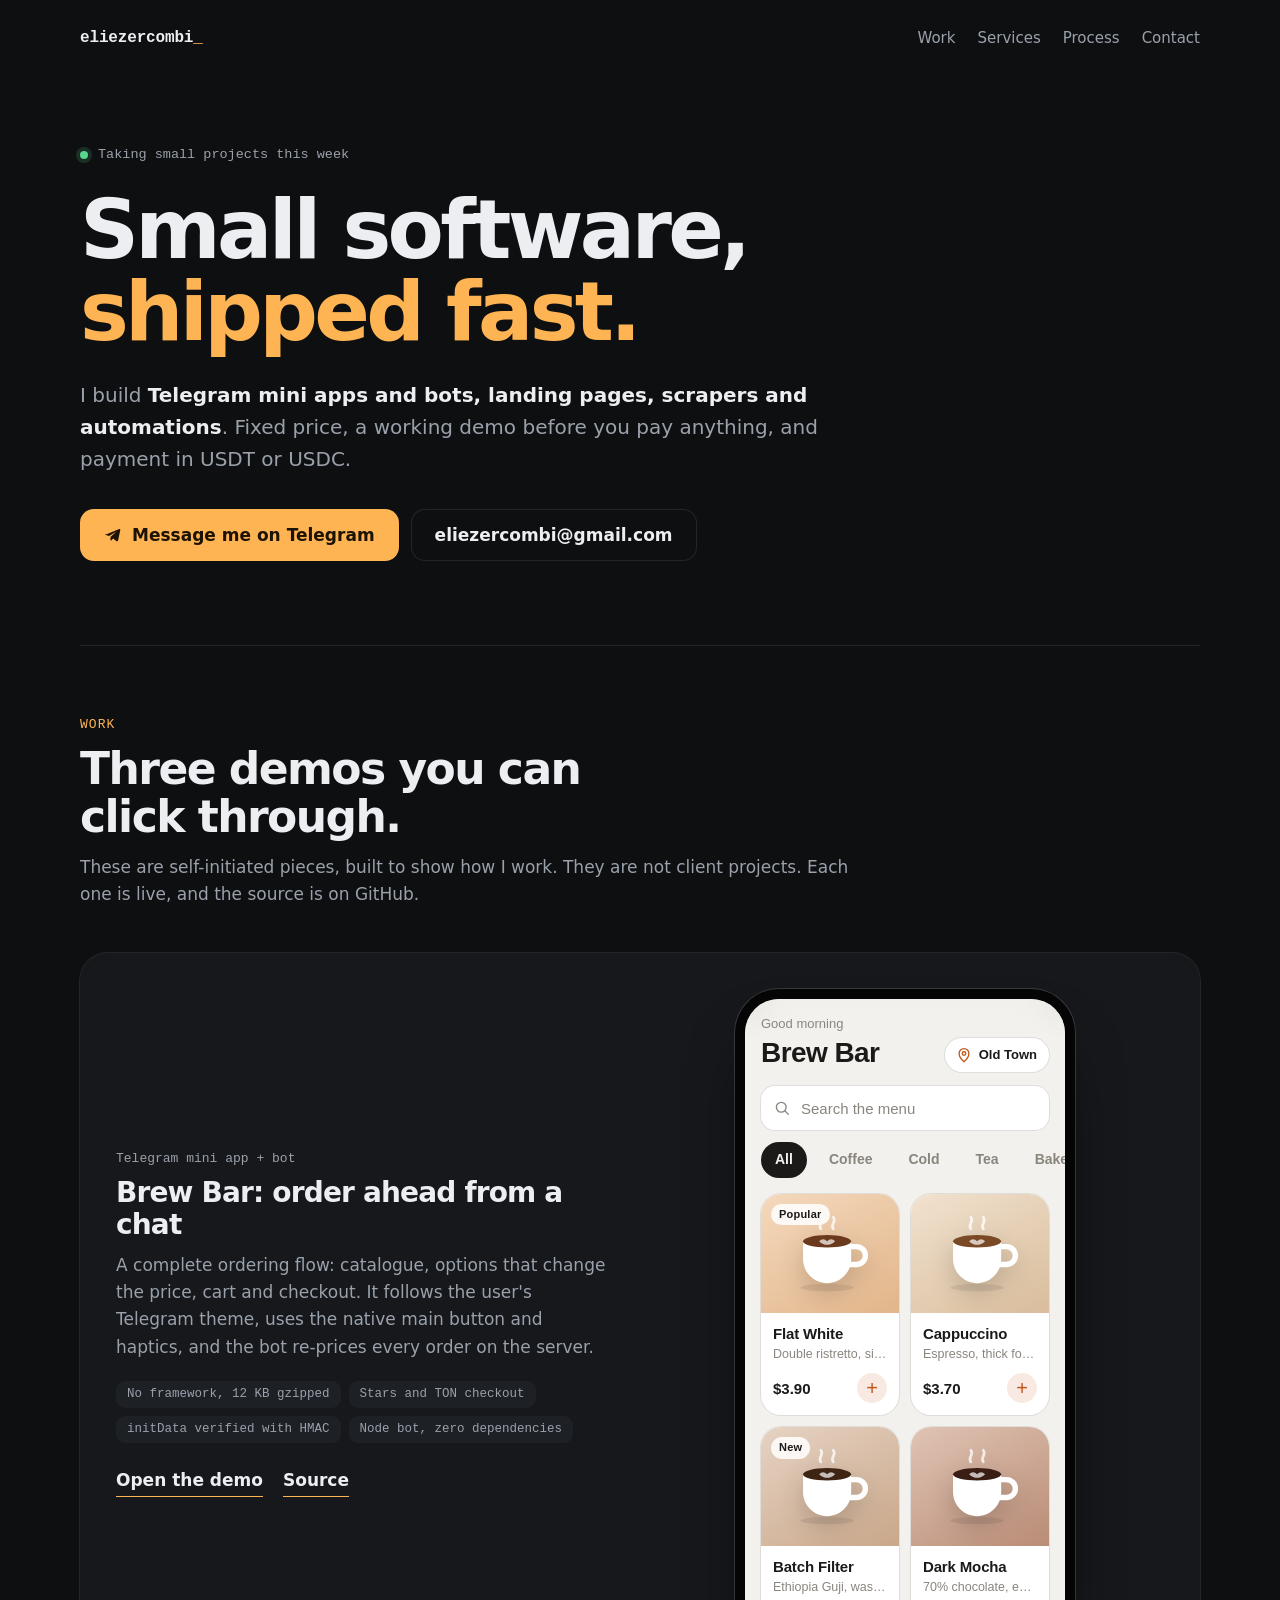
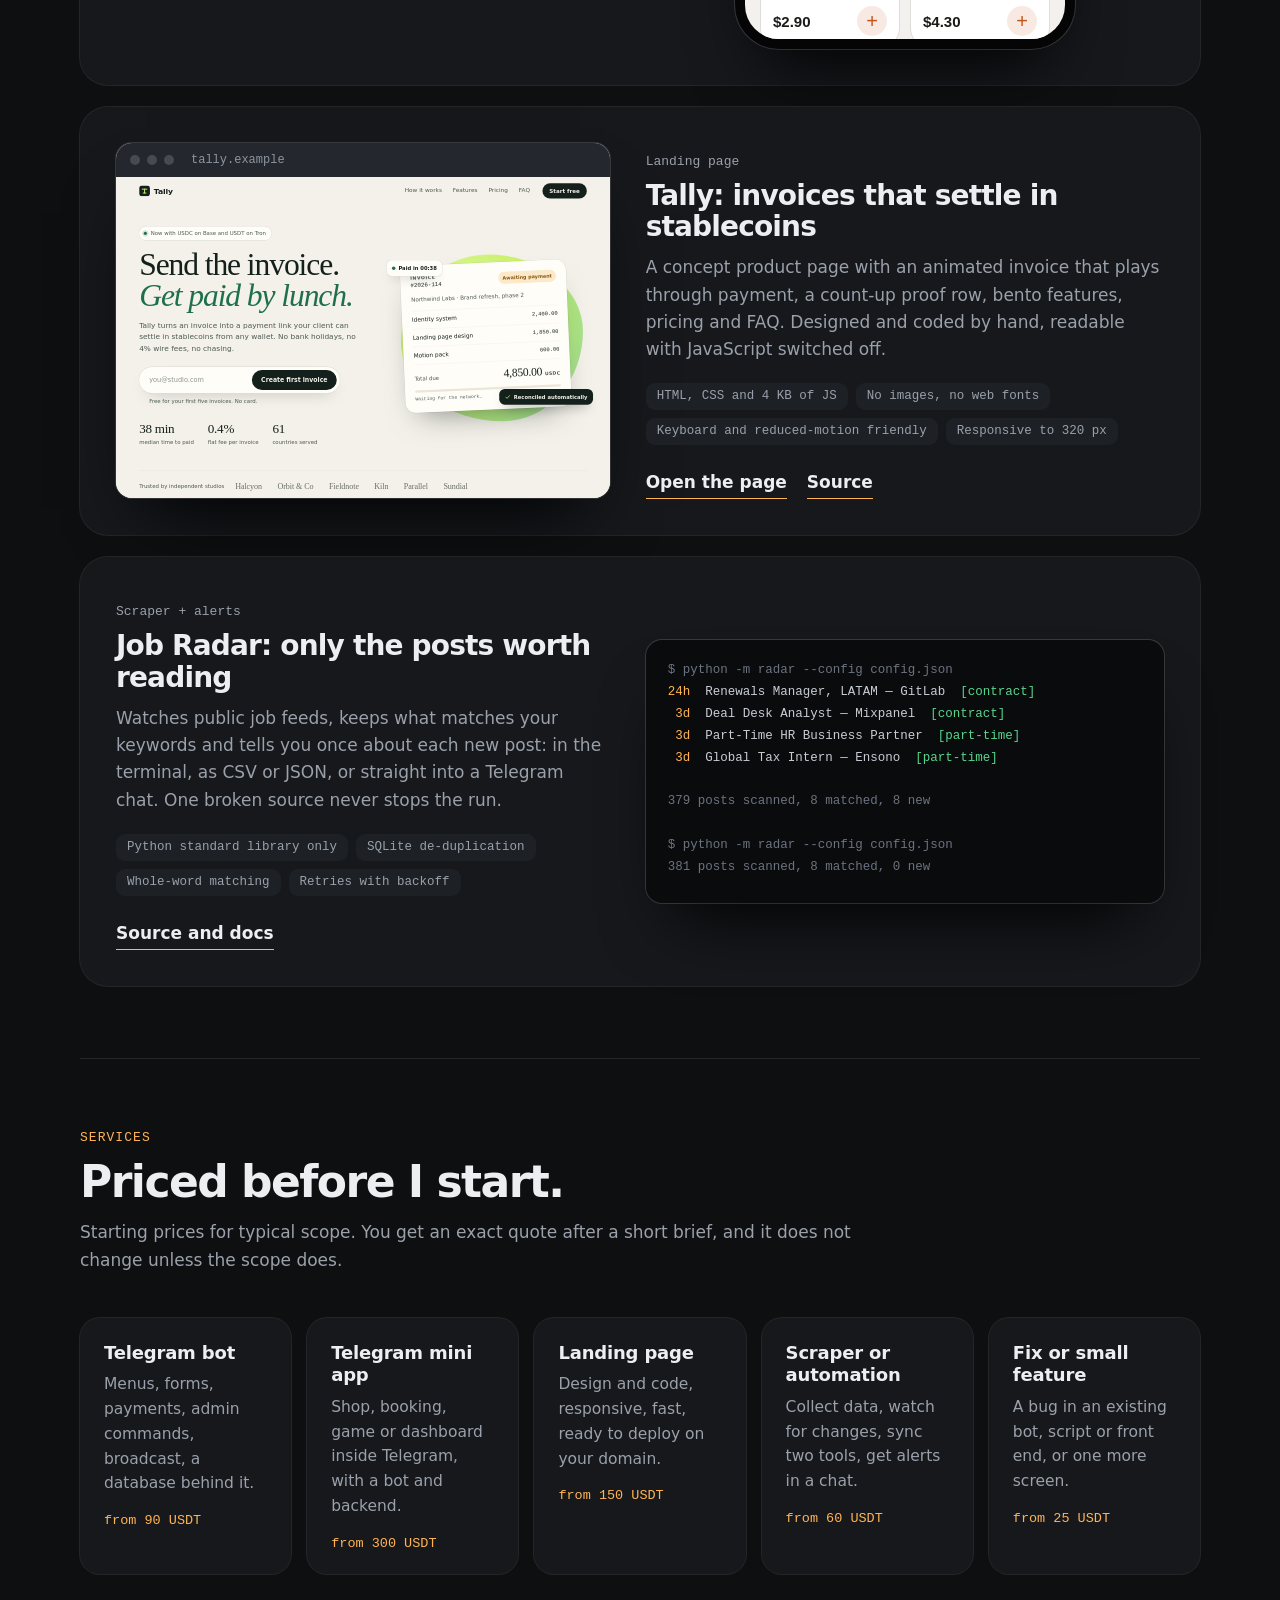
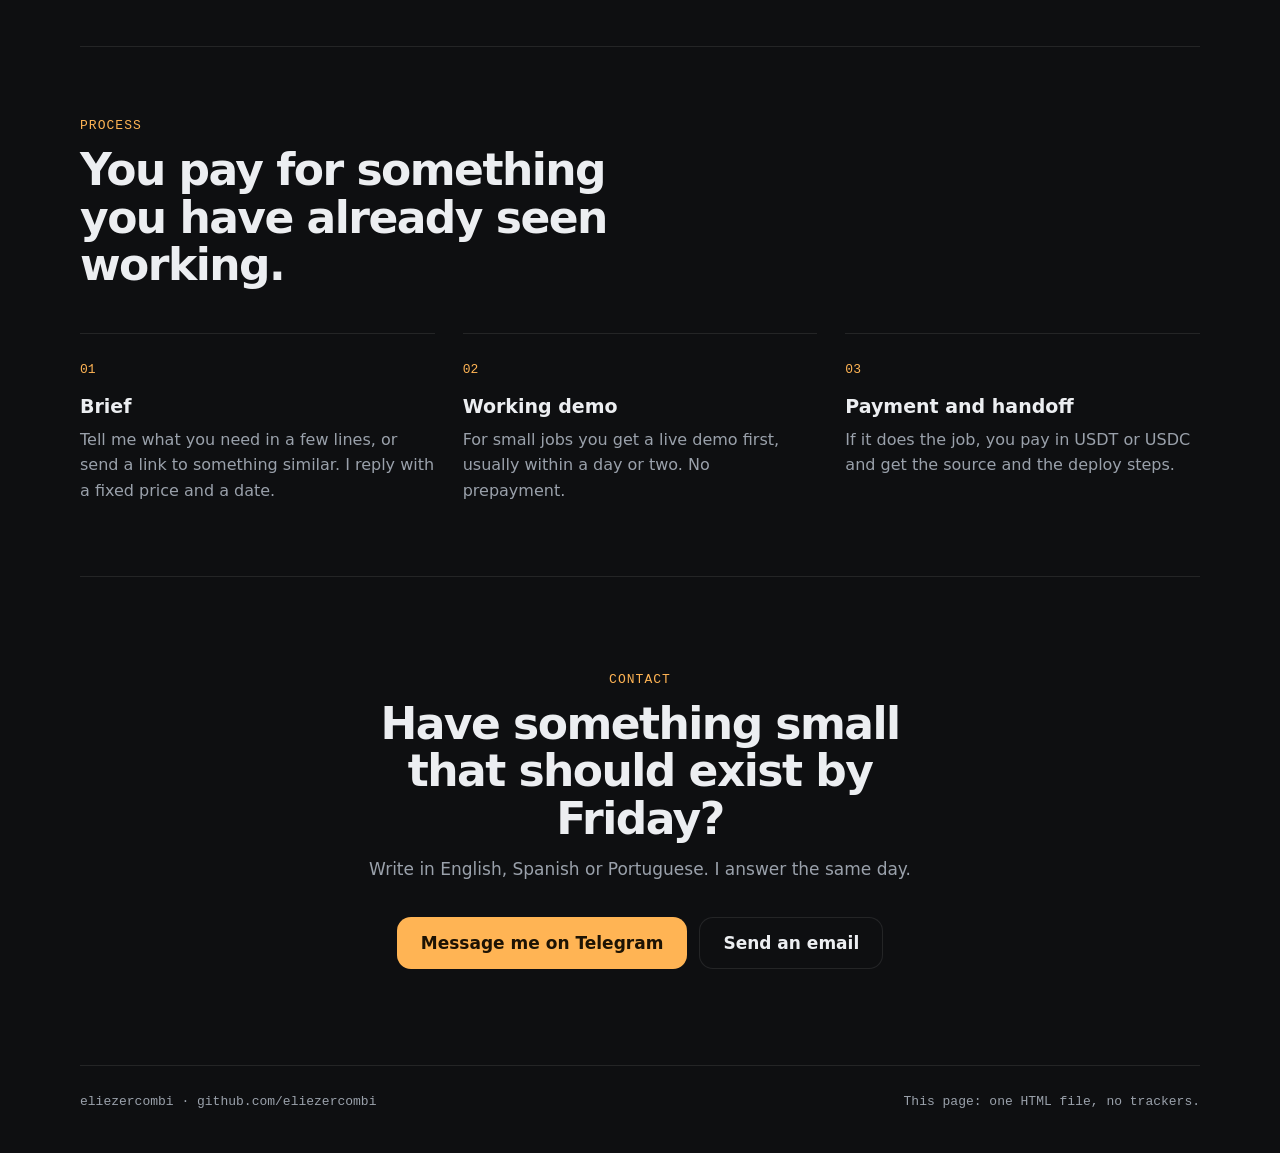
==== index.html @ 10a6c235 "Portfolio page with live demos" ====
<!doctype html>
<html lang="en">
<head>
  <meta charset="utf-8">
  <meta name="viewport" content="width=device-width, initial-scale=1">
  <title>eliezercombi — Telegram mini apps, bots and landing pages</title>
  <meta name="description" content="Small software, shipped fast: Telegram mini apps and bots, landing pages, scrapers and automation. Fixed price, working demo before payment, USDT or USDC.">
  <meta name="theme-color" content="#0e0f11">
  <style>
    :root {
      --bg: #0e0f11; --panel: #16181c; --panel-2: #1d2025; --line: rgb(255 255 255 / .09);
      --text: #eceef1; --dim: #9aa1ab; --accent: #ffb454; --accent-ink: #1d1304;
      --mono: ui-monospace, "SF Mono", "Cascadia Mono", Menlo, Consolas, monospace;
      --sans: ui-sans-serif, system-ui, -apple-system, "Segoe UI", Roboto, "Helvetica Neue", Arial, sans-serif;
      --ease: cubic-bezier(.2, .7, .2, 1);
    }
    * { box-sizing: border-box; }
    html { scroll-behavior: smooth; -webkit-text-size-adjust: 100%; }
    body { margin: 0; background: var(--bg); color: var(--text); font: 400 17px/1.6 var(--sans); -webkit-font-smoothing: antialiased; }
    a { color: inherit; }
    h1, h2, h3, p, ul, ol { margin: 0; }
    ul, ol { padding: 0; list-style: none; }
    .wrap { width: min(1120px, 100% - 44px); margin-inline: auto; }
    :focus-visible { outline: 2px solid var(--accent); outline-offset: 3px; border-radius: 6px; }

    header { display: flex; align-items: center; justify-content: space-between; padding: 26px 0; }
    .mark { font: 600 16px/1 var(--mono); letter-spacing: -.01em; text-decoration: none; }
    .mark i { color: var(--accent); font-style: normal; }
    .top-links { display: flex; gap: 22px; font-size: 15px; color: var(--dim); }
    .top-links a { text-decoration: none; transition: color .2s; }
    .top-links a:hover { color: var(--text); }

    .hero { padding: 64px 0 84px; }
    .avail { display: inline-flex; align-items: center; gap: 10px; font: 500 13.5px/1 var(--mono); color: var(--dim); }
    .avail b { width: 8px; height: 8px; border-radius: 50%; background: #58d68d; box-shadow: 0 0 0 4px rgb(88 214 141 / .16); }
    h1 { margin-top: 22px; max-width: 15ch; font: 650 clamp(40px, 6.6vw, 82px)/1 var(--sans); letter-spacing: -.045em; }
    h1 span { color: var(--accent); }
    .lede { margin-top: 26px; max-width: 40em; font-size: clamp(17px, 1.6vw, 20px); color: var(--dim); }
    .lede strong { color: var(--text); font-weight: 550; }
    .actions { display: flex; flex-wrap: wrap; gap: 12px; margin-top: 34px; }
    .btn { display: inline-flex; align-items: center; gap: 10px; height: 52px; padding: 0 24px; border-radius: 14px; font-weight: 650; text-decoration: none; transition: transform .2s var(--ease), background .2s, box-shadow .2s; }
    .btn:hover { transform: translateY(-2px); }
    .btn--main { background: var(--accent); color: var(--accent-ink); }
    .btn--main:hover { box-shadow: 0 14px 30px -14px var(--accent); }
    .btn--ghost { box-shadow: inset 0 0 0 1px var(--line); }
    .btn--ghost:hover { background: var(--panel); }
    .btn svg { width: 18px; height: 18px; fill: currentColor; }

    section { padding: 72px 0; border-top: 1px solid var(--line); }
    .label { font: 500 13px/1 var(--mono); letter-spacing: .08em; text-transform: uppercase; color: var(--accent); }
    h2 { margin-top: 14px; max-width: 20ch; font: 650 clamp(28px, 3.6vw, 44px)/1.08 var(--sans); letter-spacing: -.035em; }
    .note { margin-top: 14px; max-width: 46em; color: var(--dim); }

    .work { display: grid; gap: 22px; margin-top: 44px; }
    .case { display: grid; grid-template-columns: minmax(0, 1fr) minmax(0, 1.05fr); gap: 36px; align-items: center; padding: 36px; border-radius: 28px; background: var(--panel); box-shadow: 0 0 0 1px var(--line); }
    .case:nth-child(even) .case__show { order: -1; }
    .case__kind { font: 500 13px/1 var(--mono); color: var(--dim); }
    .case h3 { margin-top: 12px; font: 650 28px/1.12 var(--sans); letter-spacing: -.03em; }
    .case p { margin-top: 12px; color: var(--dim); }
    .facts { display: flex; flex-wrap: wrap; gap: 8px; margin-top: 20px; }
    .facts li { padding: 6px 11px; border-radius: 9px; background: var(--panel-2); font: 500 12.5px/1.2 var(--mono); color: var(--dim); }
    .links { display: flex; flex-wrap: wrap; gap: 20px; margin-top: 24px; font-weight: 600; }
    .links a { text-decoration: none; border-bottom: 1.5px solid var(--accent); padding-bottom: 2px; transition: color .2s; }
    .links a:hover { color: var(--accent); }
    .case__show { display: grid; place-items: center; min-width: 0; }

    .phone { width: 340px; max-width: 100%; padding: 10px; border-radius: 44px; background: #050506; box-shadow: 0 0 0 1px rgb(255 255 255 / .14), 0 40px 70px -30px #000; }
    .phone iframe { display: block; width: 100%; height: 640px; border: 0; border-radius: 34px; background: #131211; }

    .browser { width: 100%; border-radius: 16px; overflow: hidden; background: #f4f1ea; box-shadow: 0 0 0 1px rgb(255 255 255 / .14), 0 40px 70px -30px #000; }
    .browser__bar { display: flex; align-items: center; gap: 7px; height: 34px; padding: 0 14px; background: #24272d; }
    .browser__bar i { width: 10px; height: 10px; border-radius: 50%; background: #454a53; }
    .browser__bar span { margin-left: 10px; font: 500 12px/1 var(--mono); color: #8d95a1; }
    .browser__view { position: relative; aspect-ratio: 16 / 10.4; overflow: hidden; }
    .browser__view iframe { position: absolute; left: 0; top: 0; width: 1280px; height: 832px; border: 0; transform-origin: 0 0; }

    .term { width: 100%; border-radius: 16px; background: #0a0b0d; box-shadow: 0 0 0 1px rgb(255 255 255 / .14), 0 40px 70px -30px #000; overflow: hidden; }
    .term pre { margin: 0; padding: 20px 22px 24px; overflow-x: auto; scrollbar-width: none; font: 500 12.5px/1.75 var(--mono); color: #c8cdd5; }
    .term .c { color: #6b7380; } .term .g { color: #58d68d; } .term .y { color: var(--accent); }

    .offer { display: grid; grid-template-columns: repeat(auto-fit, minmax(230px, 1fr)); gap: 16px; margin-top: 44px; }
    @media (min-width: 1100px) { .offer { grid-template-columns: repeat(5, 1fr); } .offer li { padding: 20px; } }
    .offer li { padding: 24px; border-radius: 20px; background: var(--panel); box-shadow: 0 0 0 1px var(--line); transition: transform .25s var(--ease), box-shadow .25s; }
    .offer li:hover { transform: translateY(-4px); box-shadow: 0 0 0 1px rgb(255 180 84 / .5); }
    .offer h3 { font: 650 18px/1.25 var(--sans); letter-spacing: -.01em; }
    .offer p { margin-top: 8px; color: var(--dim); font-size: 15.5px; }
    .offer span { display: block; margin-top: 18px; font: 500 13.5px/1 var(--mono); color: var(--accent); }

    .steps { display: grid; grid-template-columns: repeat(auto-fit, minmax(240px, 1fr)); gap: 28px; margin-top: 44px; counter-reset: s; }
    .steps li { counter-increment: s; padding-top: 20px; border-top: 1px solid var(--line); }
    .steps li::before { content: "0" counter(s); font: 500 13px/1 var(--mono); color: var(--accent); }
    .steps h3 { margin-top: 14px; font: 650 19px/1.25 var(--sans); }
    .steps p { margin-top: 8px; color: var(--dim); font-size: 16px; }

    .contact { text-align: center; padding: 96px 0; }
    .contact h2 { margin-inline: auto; max-width: 18ch; }
    .contact .note { margin-inline: auto; }
    .contact .actions { justify-content: center; }
    footer { padding: 26px 0 40px; border-top: 1px solid var(--line); font: 500 13px/1.6 var(--mono); color: var(--dim); display: flex; flex-wrap: wrap; justify-content: space-between; gap: 12px; }

    @media (max-width: 860px) {
      .case { grid-template-columns: 1fr; padding: 24px; gap: 28px; }
      .case:nth-child(even) .case__show { order: 0; }
      .hero { padding: 36px 0 60px; }
      section { padding: 56px 0; }
      .top-links a:not(:last-child) { display: none; }
    }
    @media (prefers-reduced-motion: reduce) { html { scroll-behavior: auto; } * { transition: none !important; } }
  </style>
</head>
<body>
  <div class="wrap">
    <header>
      <a class="mark" href="#top">eliezercombi<i>_</i></a>
      <nav class="top-links" aria-label="Sections">
        <a href="#work">Work</a><a href="#services">Services</a><a href="#process">Process</a><a href="#contact">Contact</a>
      </nav>
    </header>

    <main id="top">
      <div class="hero">
        <p class="avail"><b></b> Taking small projects this week</p>
        <h1>Small software, <span>shipped fast.</span></h1>
        <p class="lede">I build <strong>Telegram mini apps and bots, landing pages, scrapers and automations</strong>. Fixed price, a working demo before you pay anything, and payment in USDT or USDC.</p>
        <div class="actions">
          <a class="btn btn--main" href="https://t.me/iiillliiiliiili">
            <svg viewBox="0 0 24 24" aria-hidden="true"><path d="M2.6 11.3 20.4 4.1c.8-.3 1.5.4 1.3 1.2l-3 14.2c-.2.9-1.2 1.2-1.9.7l-4.6-3.4-2.5 2.4c-.4.4-1.1.1-1.1-.5v-4.1l8.1-7.4-10 6.1-4.2-1.3c-.9-.3-.9-1.4.1-1.7Z"/></svg>
            Message me on Telegram
          </a>
          <a class="btn btn--ghost" href="mailto:eliezercombi@gmail.com">eliezercombi@gmail.com</a>
        </div>
      </div>

      <section id="work">
        <p class="label">Work</p>
        <h2>Three demos you can click through.</h2>
        <p class="note">These are self-initiated pieces, built to show how I work. They are not client projects. Each one is live, and the source is on GitHub.</p>

        <div class="work">
          <article class="case">
            <div>
              <p class="case__kind">Telegram mini app + bot</p>
              <h3>Brew Bar: order ahead from a chat</h3>
              <p>A complete ordering flow: catalogue, options that change the price, cart and checkout. It follows the user's Telegram theme, uses the native main button and haptics, and the bot re-prices every order on the server.</p>
              <ul class="facts"><li>No framework, 12 KB gzipped</li><li>Stars and TON checkout</li><li>initData verified with HMAC</li><li>Node bot, zero dependencies</li></ul>
              <div class="links"><a href="brew-bar/">Open the demo</a><a href="https://github.com/eliezercombi/tma-shop">Source</a></div>
            </div>
            <div class="case__show"><div class="phone"><iframe src="brew-bar/" title="Brew Bar mini app demo" loading="lazy"></iframe></div></div>
          </article>

          <article class="case">
            <div>
              <p class="case__kind">Landing page</p>
              <h3>Tally: invoices that settle in stablecoins</h3>
              <p>A concept product page with an animated invoice that plays through payment, a count-up proof row, bento features, pricing and FAQ. Designed and coded by hand, readable with JavaScript switched off.</p>
              <ul class="facts"><li>HTML, CSS and 4 KB of JS</li><li>No images, no web fonts</li><li>Keyboard and reduced-motion friendly</li><li>Responsive to 320 px</li></ul>
              <div class="links"><a href="landing/">Open the page</a><a href="https://github.com/eliezercombi/eliezercombi.github.io/tree/main/landing">Source</a></div>
            </div>
            <div class="case__show">
              <div class="browser">
                <div class="browser__bar"><i></i><i></i><i></i><span>tally.example</span></div>
                <div class="browser__view" id="view"><iframe src="landing/" title="Tally landing page demo" loading="lazy" tabindex="-1"></iframe></div>
              </div>
            </div>
          </article>

          <article class="case">
            <div>
              <p class="case__kind">Scraper + alerts</p>
              <h3>Job Radar: only the posts worth reading</h3>
              <p>Watches public job feeds, keeps what matches your keywords and tells you once about each new post: in the terminal, as CSV or JSON, or straight into a Telegram chat. One broken source never stops the run.</p>
              <ul class="facts"><li>Python standard library only</li><li>SQLite de-duplication</li><li>Whole-word matching</li><li>Retries with backoff</li></ul>
              <div class="links"><a href="https://github.com/eliezercombi/job-radar">Source and docs</a></div>
            </div>
            <div class="case__show">
              <div class="term"><pre><span class="c">$ python -m radar --config config.json</span>
<span class="y">24h</span>  Renewals Manager, LATAM — GitLab  <span class="g">[contract]</span>
<span class="y"> 3d</span>  Deal Desk Analyst — Mixpanel  <span class="g">[contract]</span>
<span class="y"> 3d</span>  Part-Time HR Business Partner  <span class="g">[part-time]</span>
<span class="y"> 3d</span>  Global Tax Intern — Ensono  <span class="g">[part-time]</span>

<span class="c">379 posts scanned, 8 matched, 8 new</span>

<span class="c">$ python -m radar --config config.json</span>
<span class="c">381 posts scanned, 8 matched, 0 new</span></pre></div>
            </div>
          </article>
        </div>
      </section>

      <section id="services">
        <p class="label">Services</p>
        <h2>Priced before I start.</h2>
        <p class="note">Starting prices for typical scope. You get an exact quote after a short brief, and it does not change unless the scope does.</p>
        <ul class="offer">
          <li><h3>Telegram bot</h3><p>Menus, forms, payments, admin commands, broadcast, a database behind it.</p><span>from 90 USDT</span></li>
          <li><h3>Telegram mini app</h3><p>Shop, booking, game or dashboard inside Telegram, with a bot and backend.</p><span>from 300 USDT</span></li>
          <li><h3>Landing page</h3><p>Design and code, responsive, fast, ready to deploy on your domain.</p><span>from 150 USDT</span></li>
          <li><h3>Scraper or automation</h3><p>Collect data, watch for changes, sync two tools, get alerts in a chat.</p><span>from 60 USDT</span></li>
          <li><h3>Fix or small feature</h3><p>A bug in an existing bot, script or front end, or one more screen.</p><span>from 25 USDT</span></li>
        </ul>
      </section>

      <section id="process">
        <p class="label">Process</p>
        <h2>You pay for something you have already seen working.</h2>
        <ol class="steps">
          <li><h3>Brief</h3><p>Tell me what you need in a few lines, or send a link to something similar. I reply with a fixed price and a date.</p></li>
          <li><h3>Working demo</h3><p>For small jobs you get a live demo first, usually within a day or two. No prepayment.</p></li>
          <li><h3>Payment and handoff</h3><p>If it does the job, you pay in USDT or USDC and get the source and the deploy steps.</p></li>
        </ol>
      </section>

      <section class="contact" id="contact">
        <p class="label">Contact</p>
        <h2>Have something small that should exist by Friday?</h2>
        <p class="note">Write in English, Spanish or Portuguese. I answer the same day.</p>
        <div class="actions">
          <a class="btn btn--main" href="https://t.me/iiillliiiliiili">Message me on Telegram</a>
          <a class="btn btn--ghost" href="mailto:eliezercombi@gmail.com">Send an email</a>
        </div>
      </section>
    </main>

    <footer><span>eliezercombi · github.com/eliezercombi</span><span>This page: one HTML file, no trackers.</span></footer>
  </div>

  <script>
    // Scale the 1280px-wide landing preview to whatever width its frame has.
    const view = document.getElementById('view');
    const frame = view.querySelector('iframe');
    const fit = () => { frame.style.transform = `scale(${view.clientWidth / 1280})`; };
    new ResizeObserver(fit).observe(view);
    fit();
  </script>
</body>
</html>
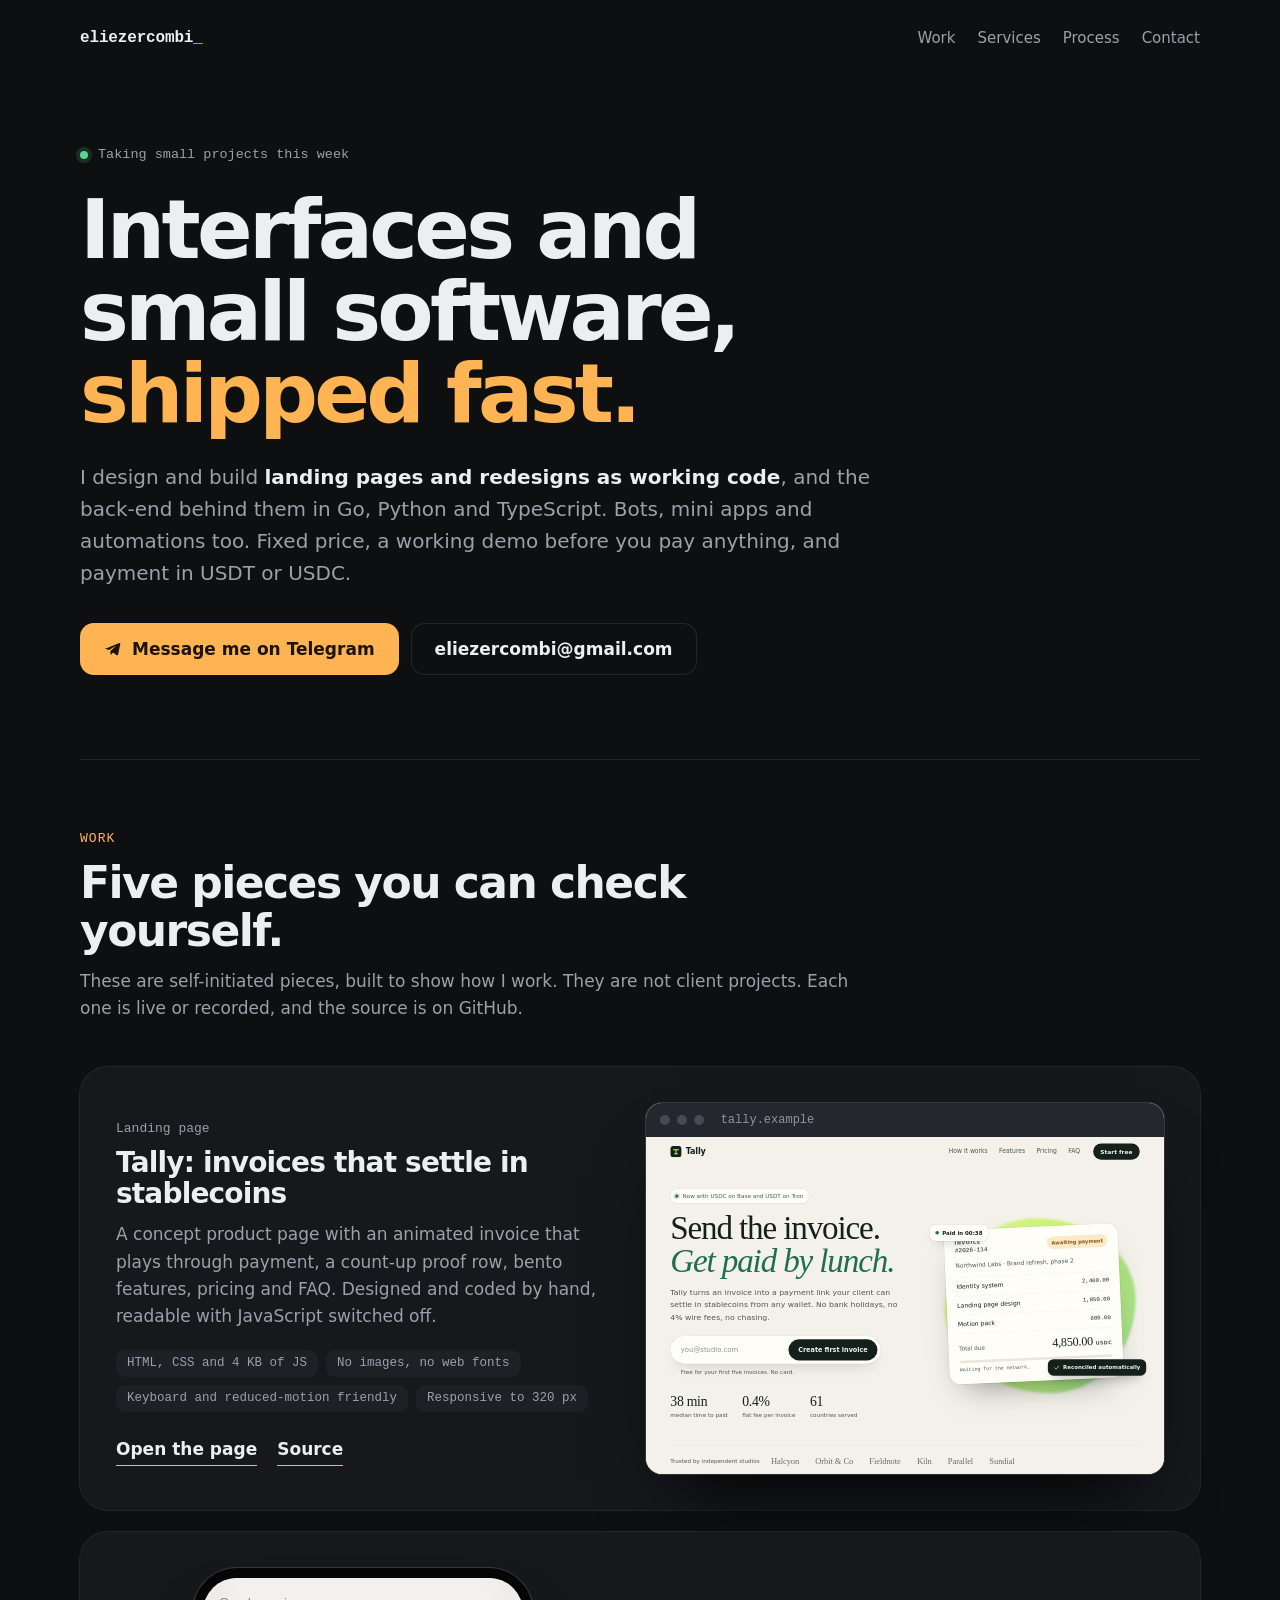
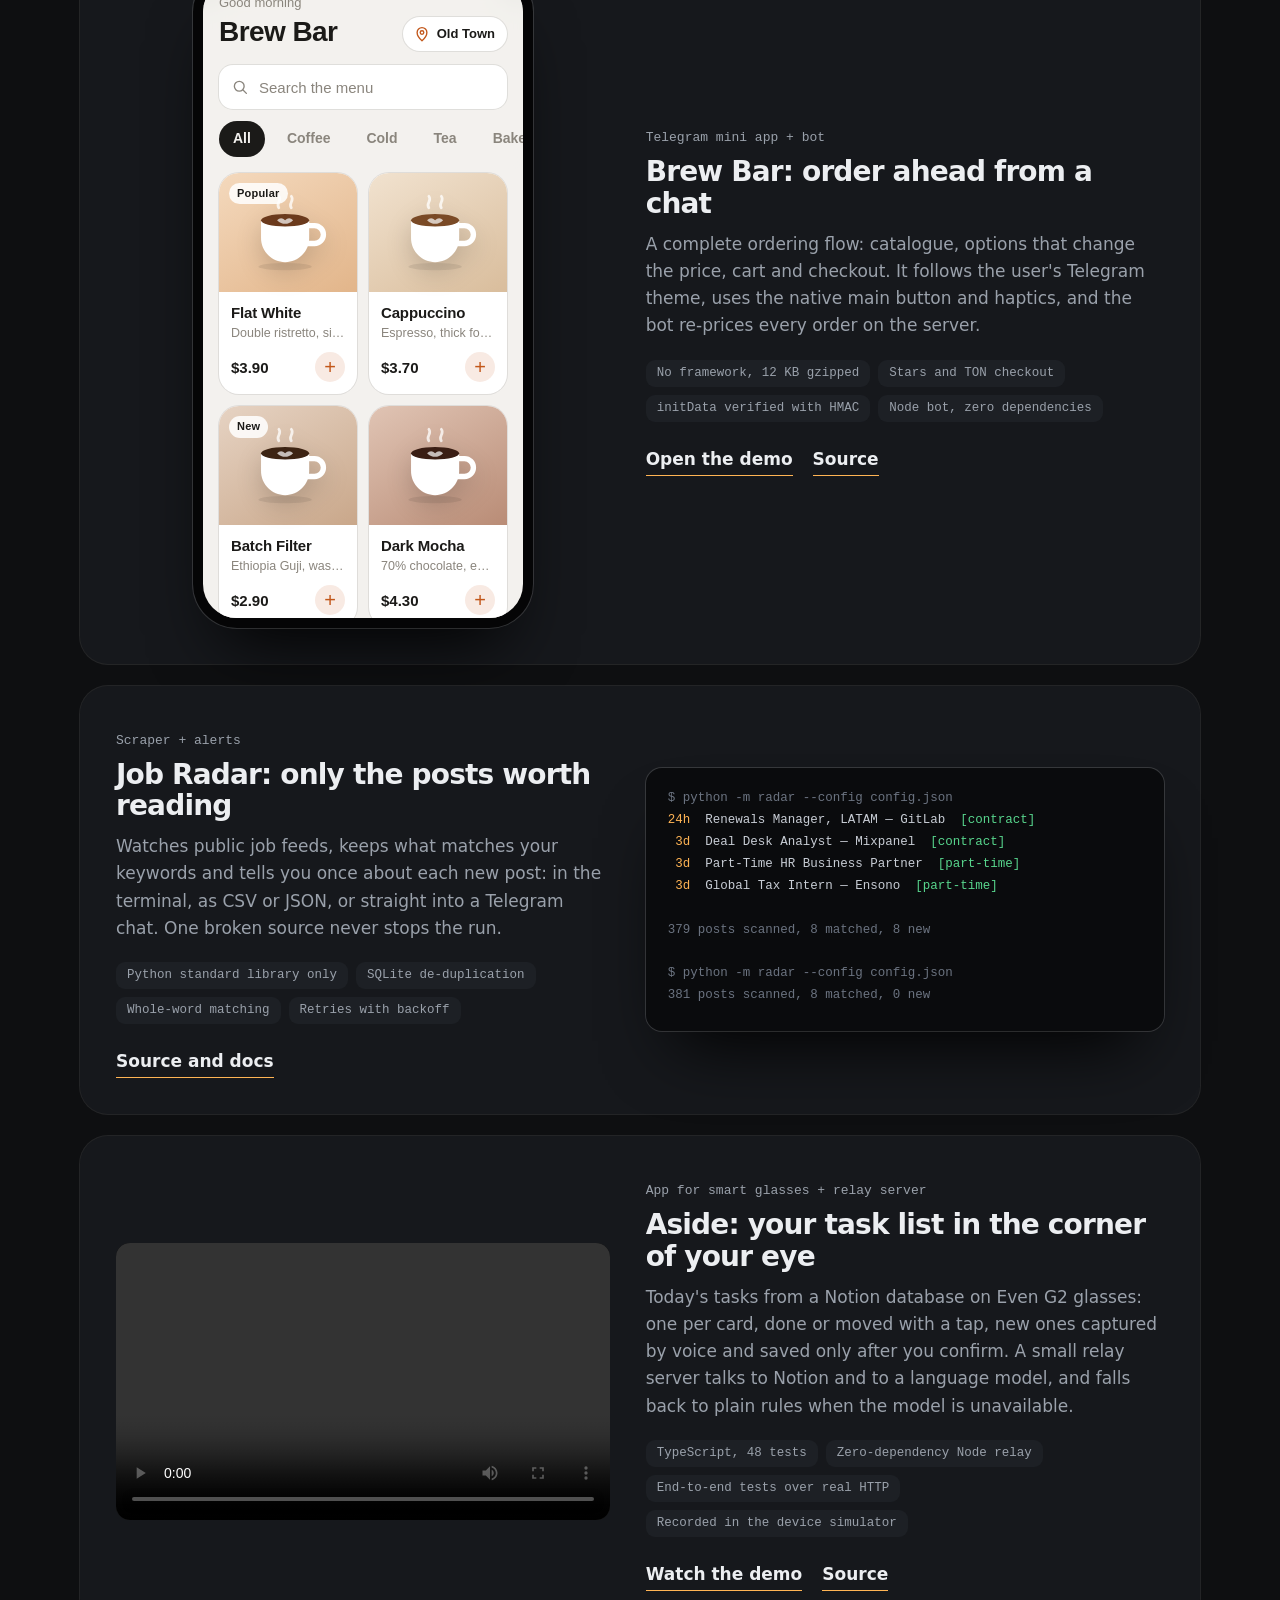
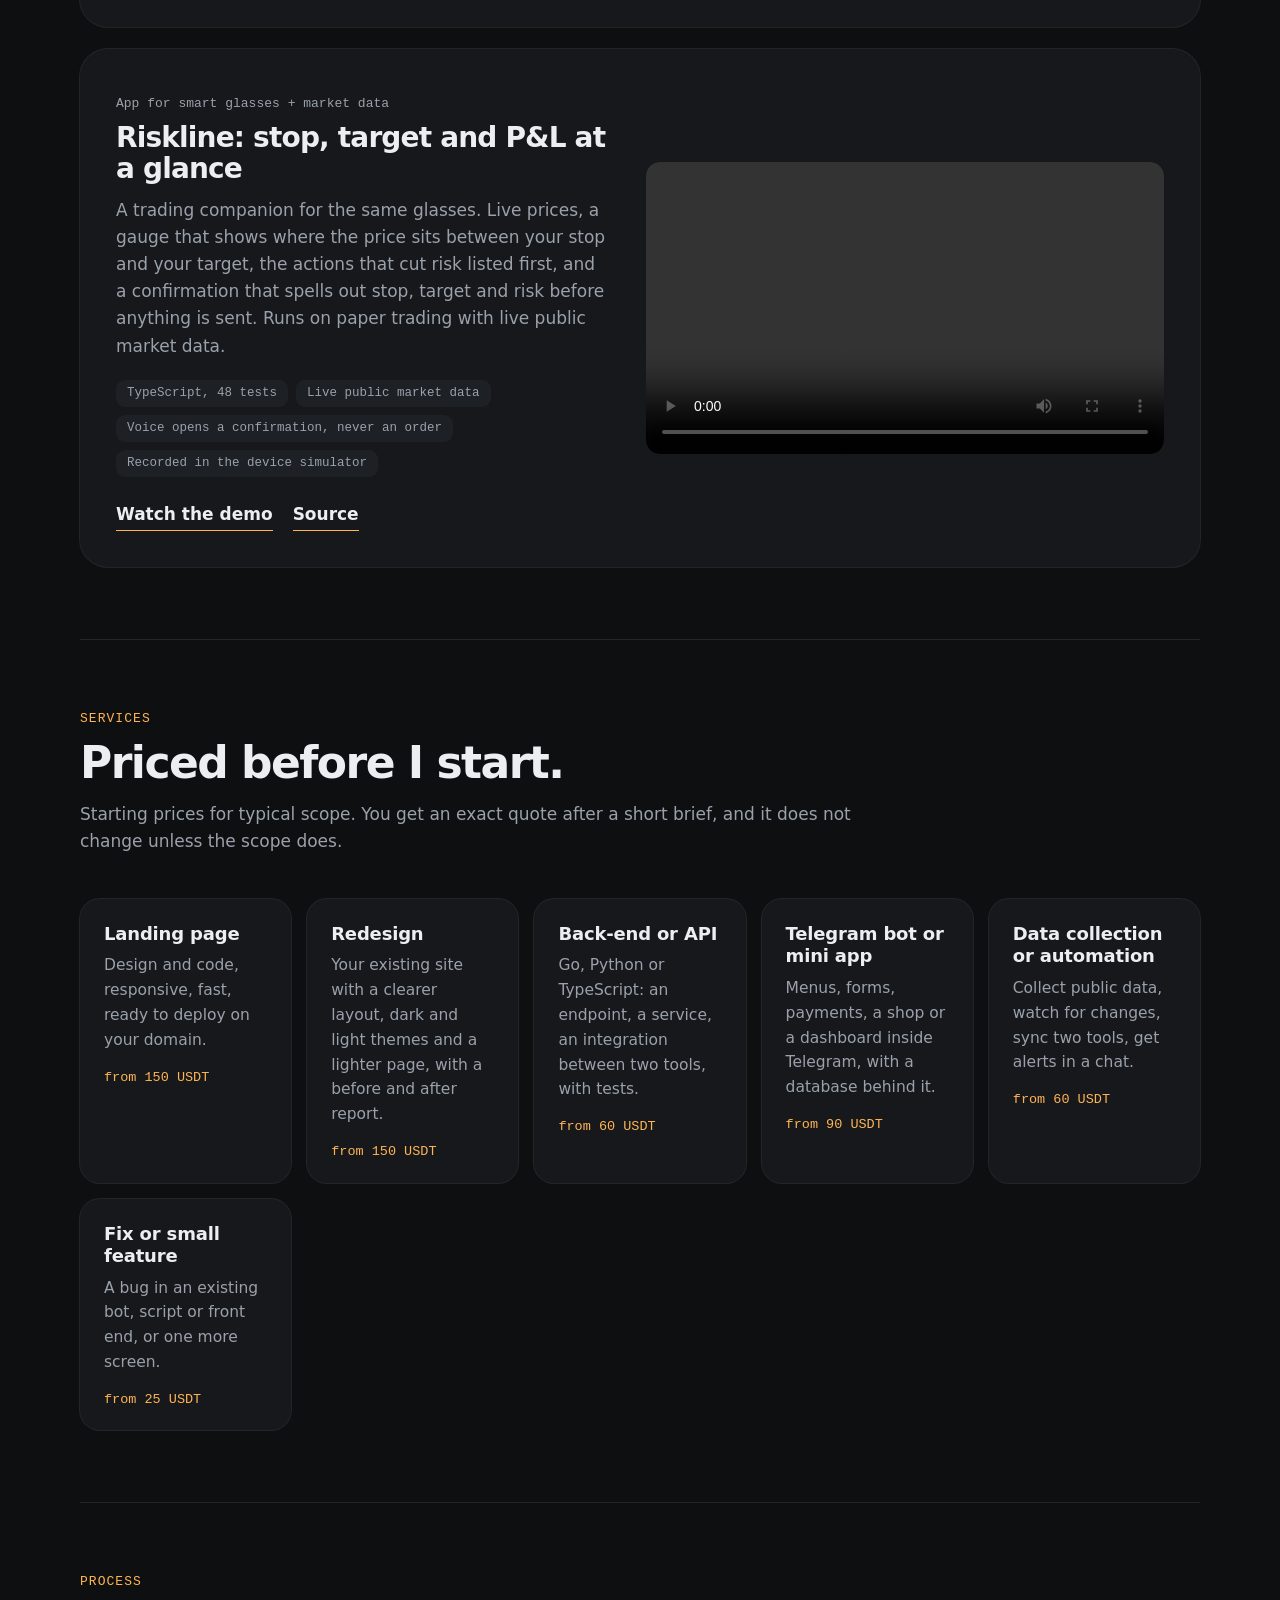
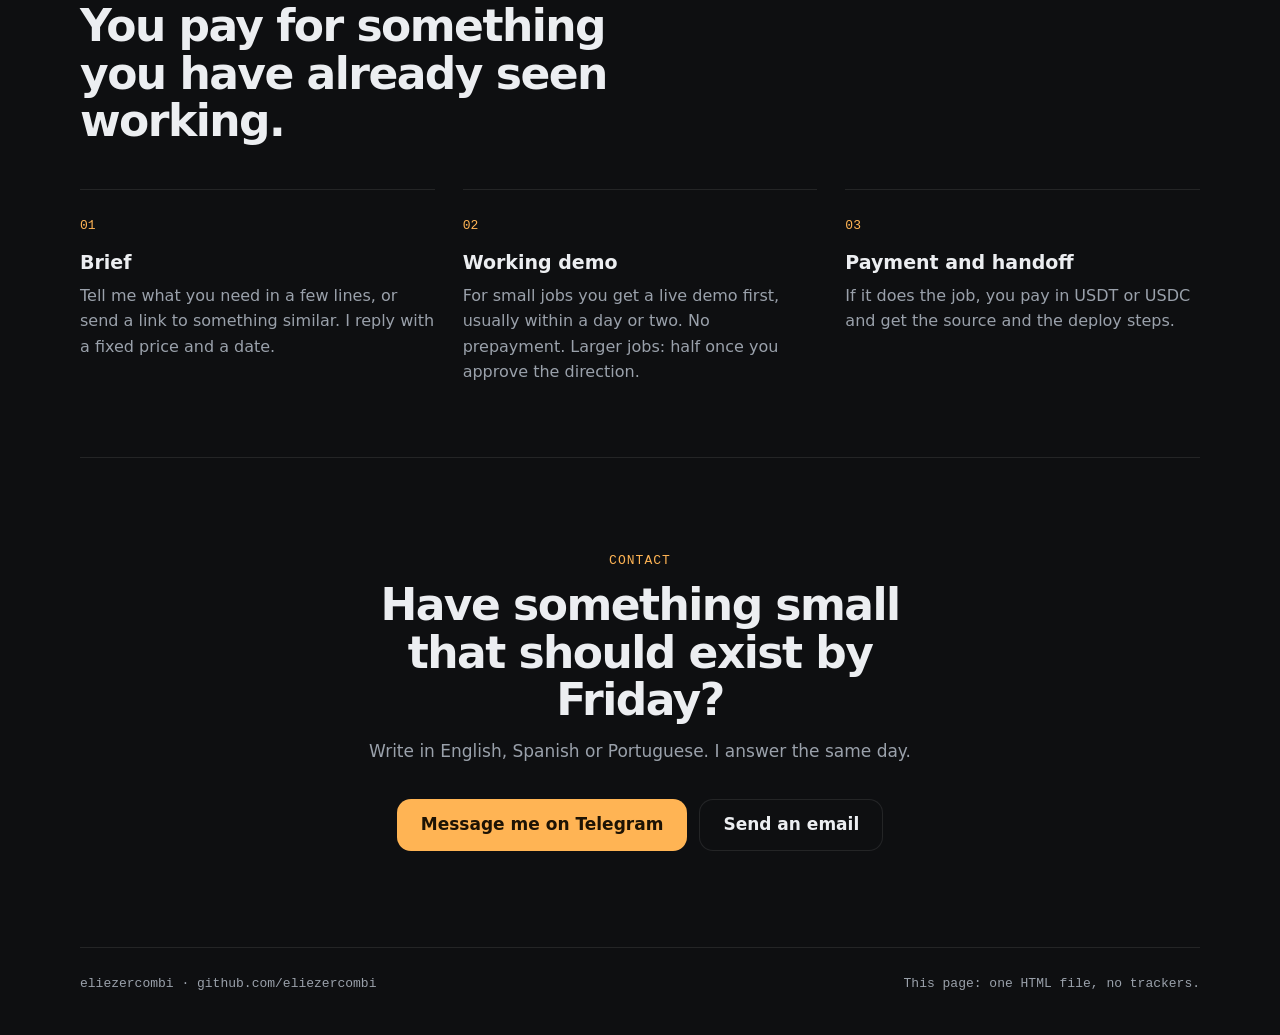
==== commit 21ff6294: "Lead with landing pages and redesigns; add Aside and Riskline" ====
--- a/index.html
+++ b/index.html
@@ -3,8 +3,8 @@
 <head>
   <meta charset="utf-8">
   <meta name="viewport" content="width=device-width, initial-scale=1">
-  <title>eliezercombi — Telegram mini apps, bots and landing pages</title>
-  <meta name="description" content="Small software, shipped fast: Telegram mini apps and bots, landing pages, scrapers and automation. Fixed price, working demo before payment, USDT or USDC.">
+  <title>eliezercombi — landing pages, redesigns and the code behind them</title>
+  <meta name="description" content="Interfaces and small software, shipped fast: landing pages and redesigns as working code, back-end in Go, Python and TypeScript, bots and automations. Fixed price, working demo before payment, USDT or USDC.">
   <meta name="theme-color" content="#0e0f11">
   <style>
     :root {
@@ -120,8 +120,8 @@
     <main id="top">
       <div class="hero">
         <p class="avail"><b></b> Taking small projects this week</p>
-        <h1>Small software, <span>shipped fast.</span></h1>
-        <p class="lede">I build <strong>Telegram mini apps and bots, landing pages, scrapers and automations</strong>. Fixed price, a working demo before you pay anything, and payment in USDT or USDC.</p>
+        <h1>Interfaces and small software, <span>shipped fast.</span></h1>
+        <p class="lede">I design and build <strong>landing pages and redesigns as working code</strong>, and the back-end behind them in Go, Python and TypeScript. Bots, mini apps and automations too. Fixed price, a working demo before you pay anything, and payment in USDT or USDC.</p>
         <div class="actions">
           <a class="btn btn--main" href="https://t.me/iiillliiiliiili">
             <svg viewBox="0 0 24 24" aria-hidden="true"><path d="M2.6 11.3 20.4 4.1c.8-.3 1.5.4 1.3 1.2l-3 14.2c-.2.9-1.2 1.2-1.9.7l-4.6-3.4-2.5 2.4c-.4.4-1.1.1-1.1-.5v-4.1l8.1-7.4-10 6.1-4.2-1.3c-.9-.3-.9-1.4.1-1.7Z"/></svg>
@@ -133,10 +133,26 @@
 
       <section id="work">
         <p class="label">Work</p>
-        <h2>Three demos you can click through.</h2>
-        <p class="note">These are self-initiated pieces, built to show how I work. They are not client projects. Each one is live, and the source is on GitHub.</p>
+        <h2>Five pieces you can check yourself.</h2>
+        <p class="note">These are self-initiated pieces, built to show how I work. They are not client projects. Each one is live or recorded, and the source is on GitHub.</p>
 
         <div class="work">
+          <article class="case">
+            <div>
+              <p class="case__kind">Landing page</p>
+              <h3>Tally: invoices that settle in stablecoins</h3>
+              <p>A concept product page with an animated invoice that plays through payment, a count-up proof row, bento features, pricing and FAQ. Designed and coded by hand, readable with JavaScript switched off.</p>
+              <ul class="facts"><li>HTML, CSS and 4 KB of JS</li><li>No images, no web fonts</li><li>Keyboard and reduced-motion friendly</li><li>Responsive to 320 px</li></ul>
+              <div class="links"><a href="landing/">Open the page</a><a href="https://github.com/eliezercombi/eliezercombi.github.io/tree/main/landing">Source</a></div>
+            </div>
+            <div class="case__show">
+              <div class="browser">
+                <div class="browser__bar"><i></i><i></i><i></i><span>tally.example</span></div>
+                <div class="browser__view" id="view"><iframe src="landing/" title="Tally landing page demo" loading="lazy" tabindex="-1"></iframe></div>
+              </div>
+            </div>
+          </article>
+
           <article class="case">
             <div>
               <p class="case__kind">Telegram mini app + bot</p>
@@ -146,22 +162,6 @@
               <div class="links"><a href="brew-bar/">Open the demo</a><a href="https://github.com/eliezercombi/tma-shop">Source</a></div>
             </div>
             <div class="case__show"><div class="phone"><iframe src="brew-bar/" title="Brew Bar mini app demo" loading="lazy"></iframe></div></div>
-          </article>
-
-          <article class="case">
-            <div>
-              <p class="case__kind">Landing page</p>
-              <h3>Tally: invoices that settle in stablecoins</h3>
-              <p>A concept product page with an animated invoice that plays through payment, a count-up proof row, bento features, pricing and FAQ. Designed and coded by hand, readable with JavaScript switched off.</p>
-              <ul class="facts"><li>HTML, CSS and 4 KB of JS</li><li>No images, no web fonts</li><li>Keyboard and reduced-motion friendly</li><li>Responsive to 320 px</li></ul>
-              <div class="links"><a href="landing/">Open the page</a><a href="https://github.com/eliezercombi/eliezercombi.github.io/tree/main/landing">Source</a></div>
-            </div>
-            <div class="case__show">
-              <div class="browser">
-                <div class="browser__bar"><i></i><i></i><i></i><span>tally.example</span></div>
-                <div class="browser__view" id="view"><iframe src="landing/" title="Tally landing page demo" loading="lazy" tabindex="-1"></iframe></div>
-              </div>
-            </div>
           </article>
 
           <article class="case">
@@ -185,6 +185,28 @@
 <span class="c">381 posts scanned, 8 matched, 0 new</span></pre></div>
             </div>
           </article>
+
+          <article class="case">
+            <div>
+              <p class="case__kind">App for smart glasses + relay server</p>
+              <h3>Aside: your task list in the corner of your eye</h3>
+              <p>Today's tasks from a Notion database on Even G2 glasses: one per card, done or moved with a tap, new ones captured by voice and saved only after you confirm. A small relay server talks to Notion and to a language model, and falls back to plain rules when the model is unavailable.</p>
+              <ul class="facts"><li>TypeScript, 48 tests</li><li>Zero-dependency Node relay</li><li>End-to-end tests over real HTTP</li><li>Recorded in the device simulator</li></ul>
+              <div class="links"><a href="demos/aside.mp4">Watch the demo</a><a href="https://github.com/eliezercombi/aside">Source</a></div>
+            </div>
+            <div class="case__show"><video controls preload="metadata" style="width:100%;border-radius:14px;background:#000;aspect-ratio:16/9" aria-label="Aside demo video"><source src="demos/aside.mp4" type="video/mp4"></video></div>
+          </article>
+
+          <article class="case">
+            <div>
+              <p class="case__kind">App for smart glasses + market data</p>
+              <h3>Riskline: stop, target and P&amp;L at a glance</h3>
+              <p>A trading companion for the same glasses. Live prices, a gauge that shows where the price sits between your stop and your target, the actions that cut risk listed first, and a confirmation that spells out stop, target and risk before anything is sent. Runs on paper trading with live public market data.</p>
+              <ul class="facts"><li>TypeScript, 48 tests</li><li>Live public market data</li><li>Voice opens a confirmation, never an order</li><li>Recorded in the device simulator</li></ul>
+              <div class="links"><a href="demos/riskline.mp4">Watch the demo</a><a href="https://github.com/eliezercombi/riskline">Source</a></div>
+            </div>
+            <div class="case__show"><video controls preload="metadata" style="width:100%;border-radius:14px;background:#000;aspect-ratio:16/9" aria-label="Riskline demo video"><source src="demos/riskline.mp4" type="video/mp4"></video></div>
+          </article>
         </div>
       </section>
 
@@ -193,10 +215,11 @@
         <h2>Priced before I start.</h2>
         <p class="note">Starting prices for typical scope. You get an exact quote after a short brief, and it does not change unless the scope does.</p>
         <ul class="offer">
-          <li><h3>Telegram bot</h3><p>Menus, forms, payments, admin commands, broadcast, a database behind it.</p><span>from 90 USDT</span></li>
-          <li><h3>Telegram mini app</h3><p>Shop, booking, game or dashboard inside Telegram, with a bot and backend.</p><span>from 300 USDT</span></li>
           <li><h3>Landing page</h3><p>Design and code, responsive, fast, ready to deploy on your domain.</p><span>from 150 USDT</span></li>
-          <li><h3>Scraper or automation</h3><p>Collect data, watch for changes, sync two tools, get alerts in a chat.</p><span>from 60 USDT</span></li>
+          <li><h3>Redesign</h3><p>Your existing site with a clearer layout, dark and light themes and a lighter page, with a before and after report.</p><span>from 150 USDT</span></li>
+          <li><h3>Back-end or API</h3><p>Go, Python or TypeScript: an endpoint, a service, an integration between two tools, with tests.</p><span>from 60 USDT</span></li>
+          <li><h3>Telegram bot or mini app</h3><p>Menus, forms, payments, a shop or a dashboard inside Telegram, with a database behind it.</p><span>from 90 USDT</span></li>
+          <li><h3>Data collection or automation</h3><p>Collect public data, watch for changes, sync two tools, get alerts in a chat.</p><span>from 60 USDT</span></li>
           <li><h3>Fix or small feature</h3><p>A bug in an existing bot, script or front end, or one more screen.</p><span>from 25 USDT</span></li>
         </ul>
       </section>
@@ -206,7 +229,7 @@
         <h2>You pay for something you have already seen working.</h2>
         <ol class="steps">
           <li><h3>Brief</h3><p>Tell me what you need in a few lines, or send a link to something similar. I reply with a fixed price and a date.</p></li>
-          <li><h3>Working demo</h3><p>For small jobs you get a live demo first, usually within a day or two. No prepayment.</p></li>
+          <li><h3>Working demo</h3><p>For small jobs you get a live demo first, usually within a day or two. No prepayment. Larger jobs: half once you approve the direction.</p></li>
           <li><h3>Payment and handoff</h3><p>If it does the job, you pay in USDT or USDC and get the source and the deploy steps.</p></li>
         </ol>
       </section>
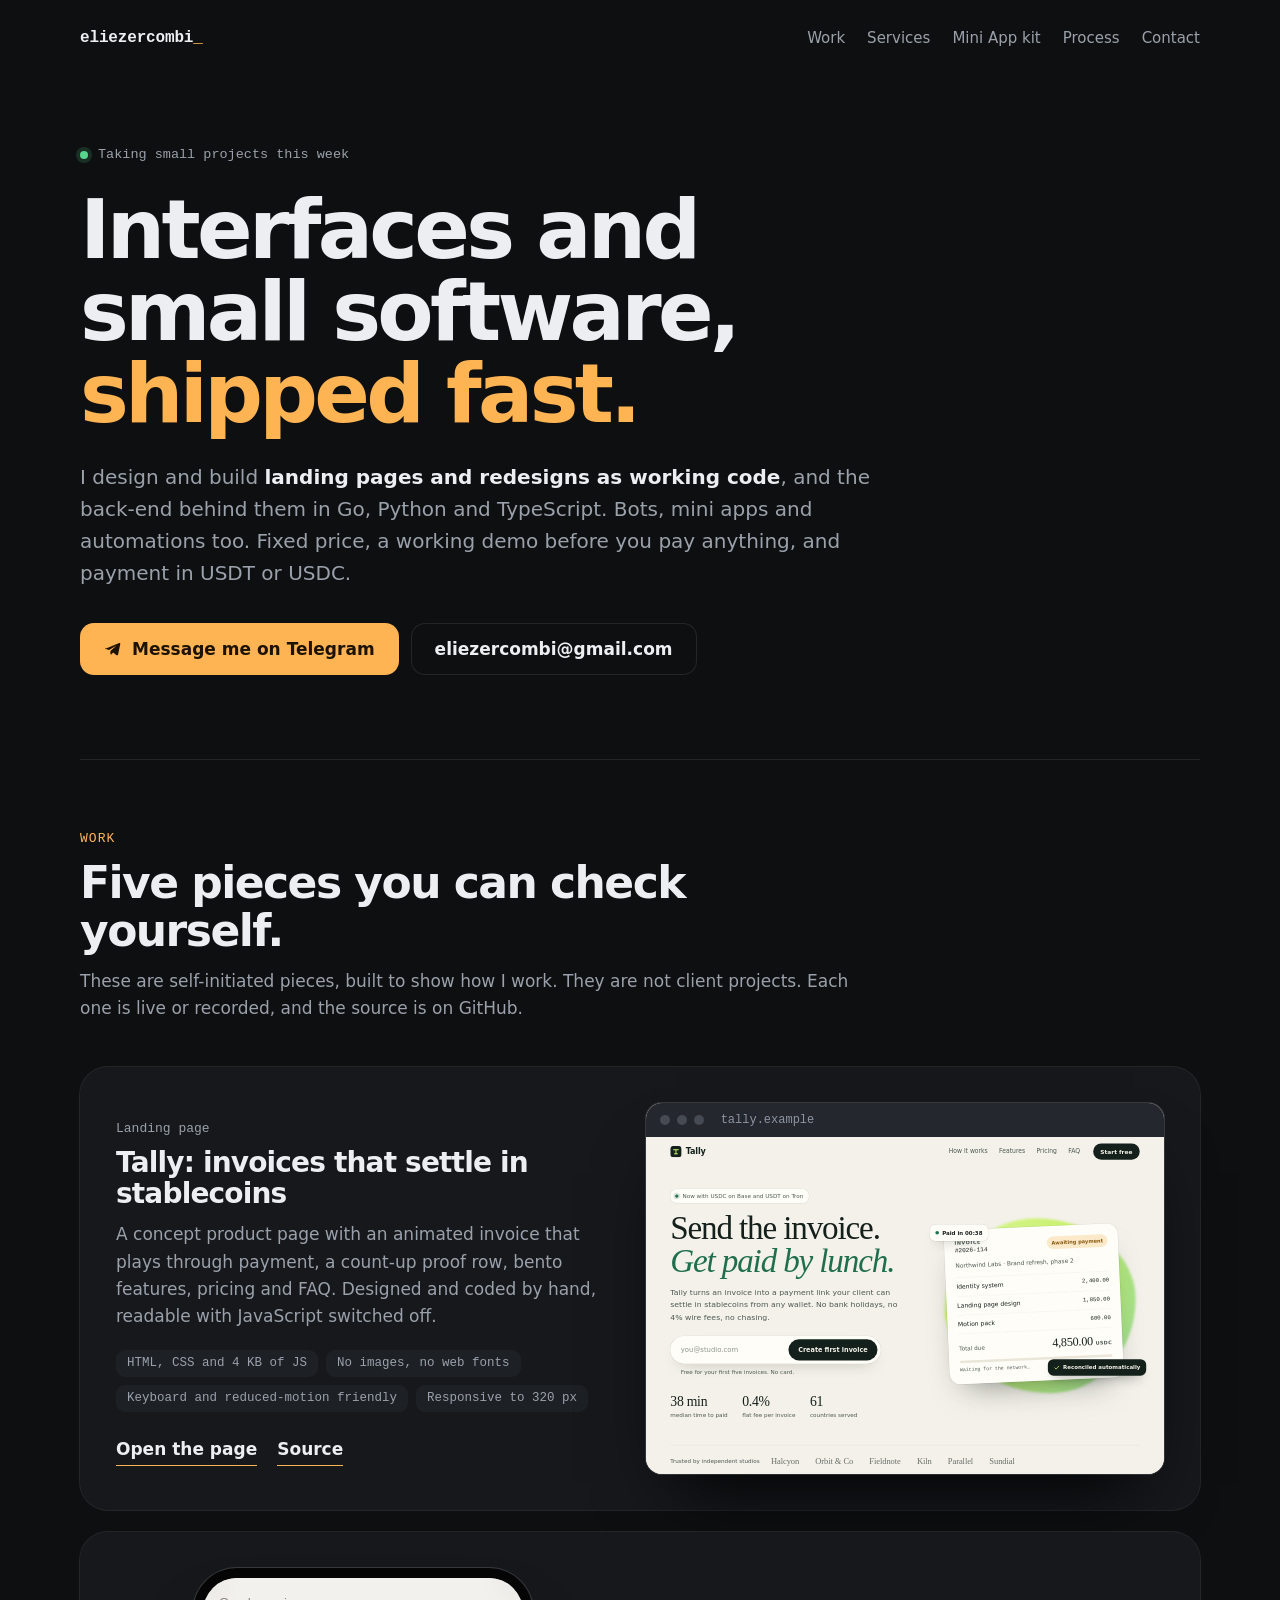
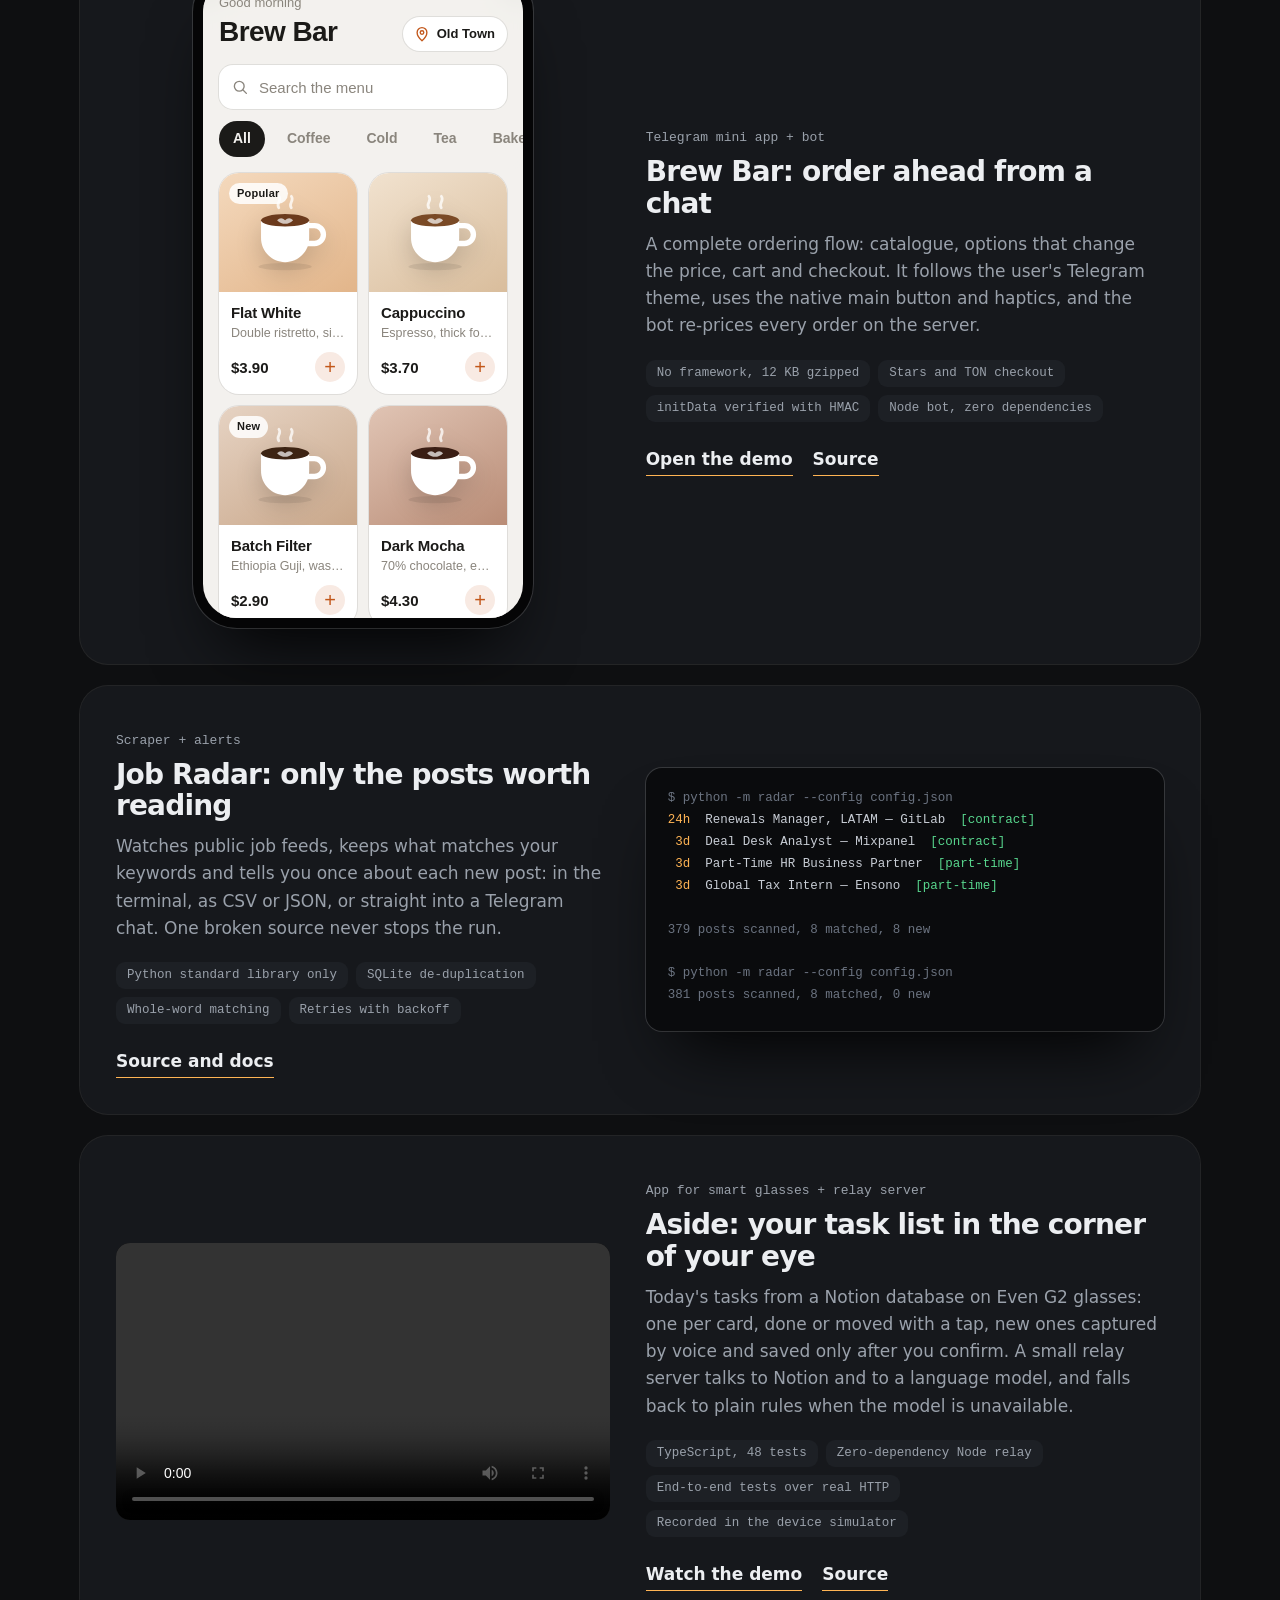
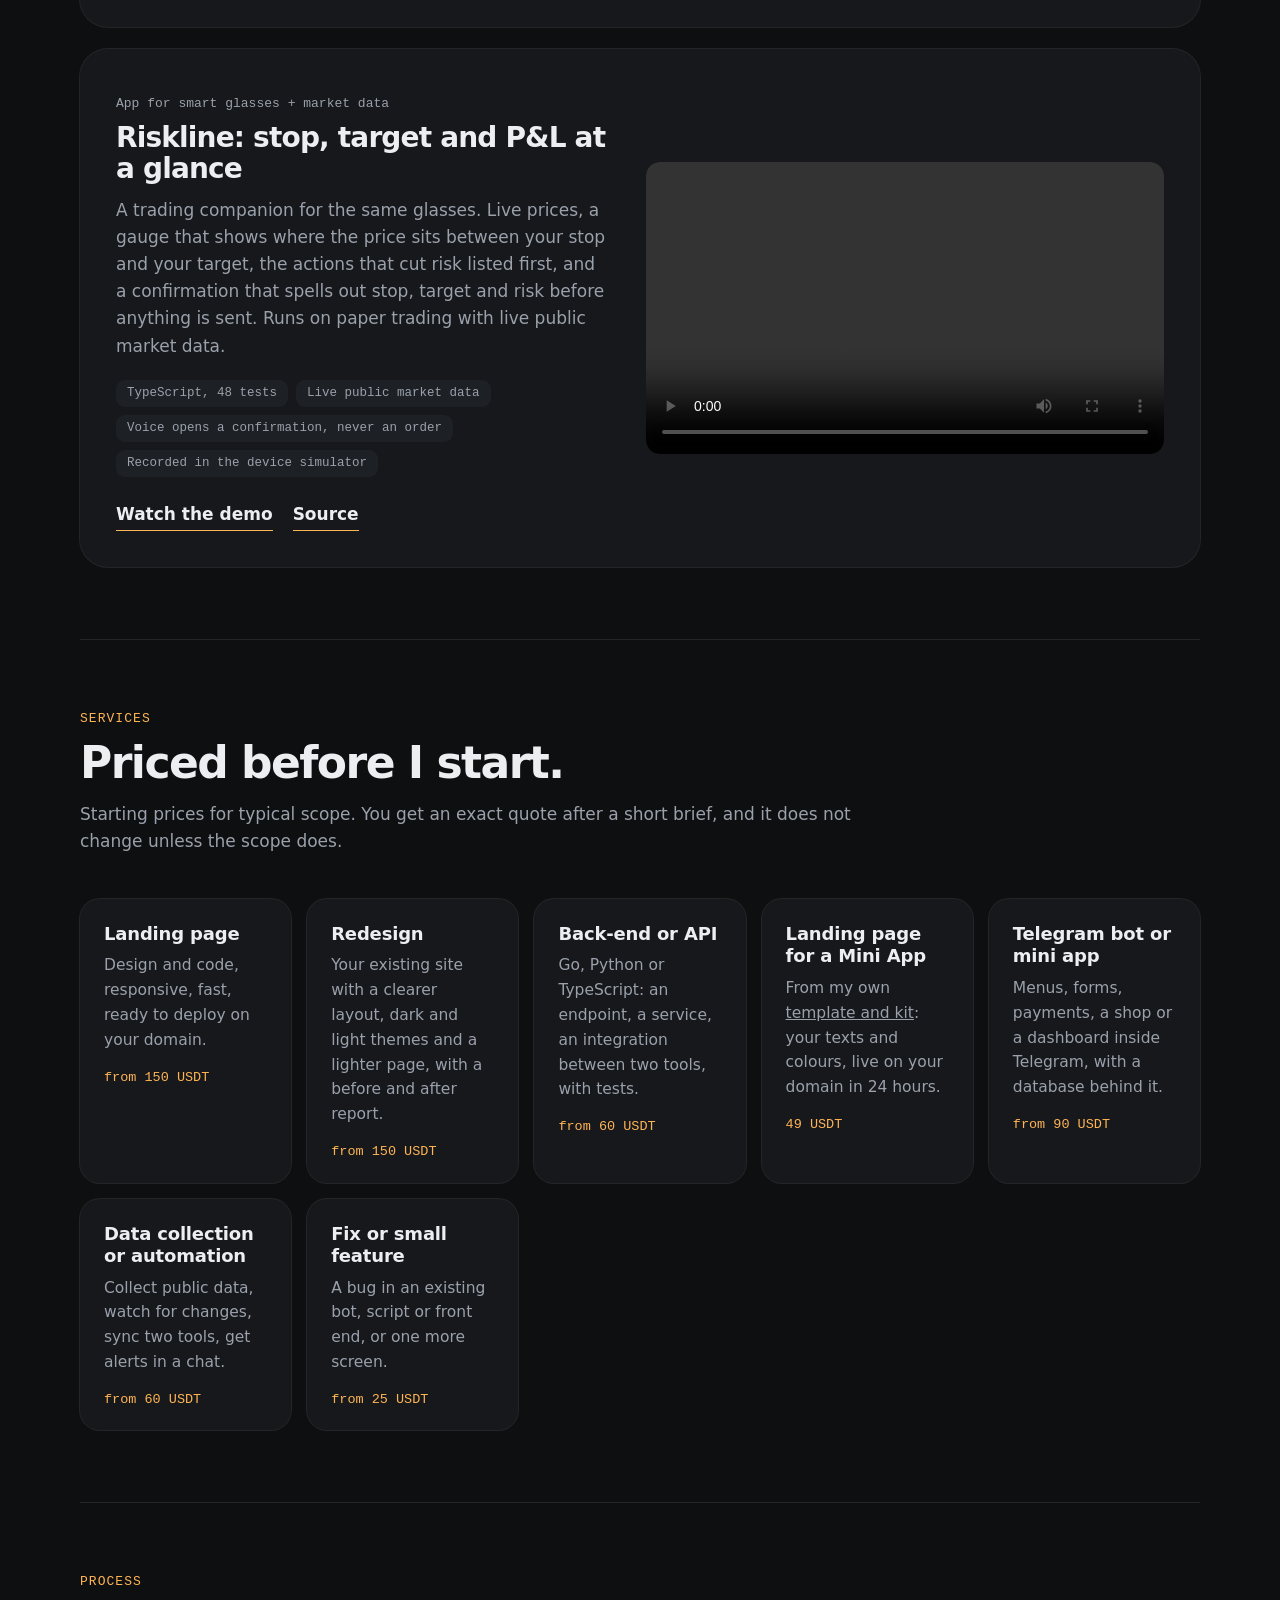
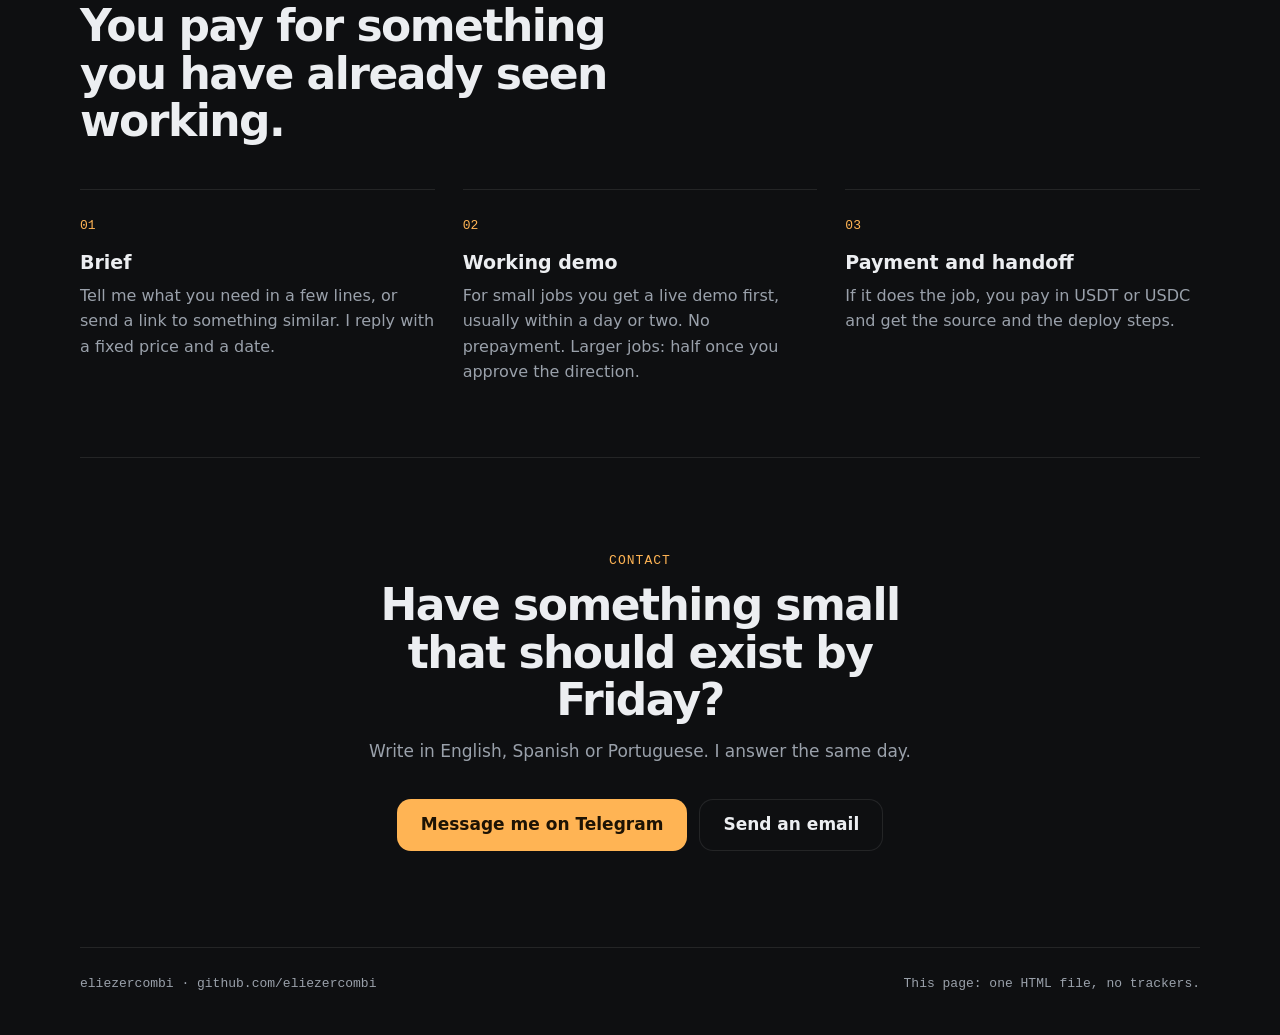
==== commit 1be3daae: "Add a free landing page template for Telegram Mini Apps and the kit page" ====
--- a/index.html
+++ b/index.html
@@ -113,7 +113,7 @@
     <header>
       <a class="mark" href="#top">eliezercombi<i>_</i></a>
       <nav class="top-links" aria-label="Sections">
-        <a href="#work">Work</a><a href="#services">Services</a><a href="#process">Process</a><a href="#contact">Contact</a>
+        <a href="#work">Work</a><a href="#services">Services</a><a href="kits/">Mini App kit</a><a href="#process">Process</a><a href="#contact">Contact</a>
       </nav>
     </header>
 
@@ -218,6 +218,7 @@
           <li><h3>Landing page</h3><p>Design and code, responsive, fast, ready to deploy on your domain.</p><span>from 150 USDT</span></li>
           <li><h3>Redesign</h3><p>Your existing site with a clearer layout, dark and light themes and a lighter page, with a before and after report.</p><span>from 150 USDT</span></li>
           <li><h3>Back-end or API</h3><p>Go, Python or TypeScript: an endpoint, a service, an integration between two tools, with tests.</p><span>from 60 USDT</span></li>
+          <li><h3>Landing page for a Mini App</h3><p>From my own <a href="kits/" style="text-decoration:underline">template and kit</a>: your texts and colours, live on your domain in 24 hours.</p><span>49 USDT</span></li>
           <li><h3>Telegram bot or mini app</h3><p>Menus, forms, payments, a shop or a dashboard inside Telegram, with a database behind it.</p><span>from 90 USDT</span></li>
           <li><h3>Data collection or automation</h3><p>Collect public data, watch for changes, sync two tools, get alerts in a chat.</p><span>from 60 USDT</span></li>
           <li><h3>Fix or small feature</h3><p>A bug in an existing bot, script or front end, or one more screen.</p><span>from 25 USDT</span></li>
